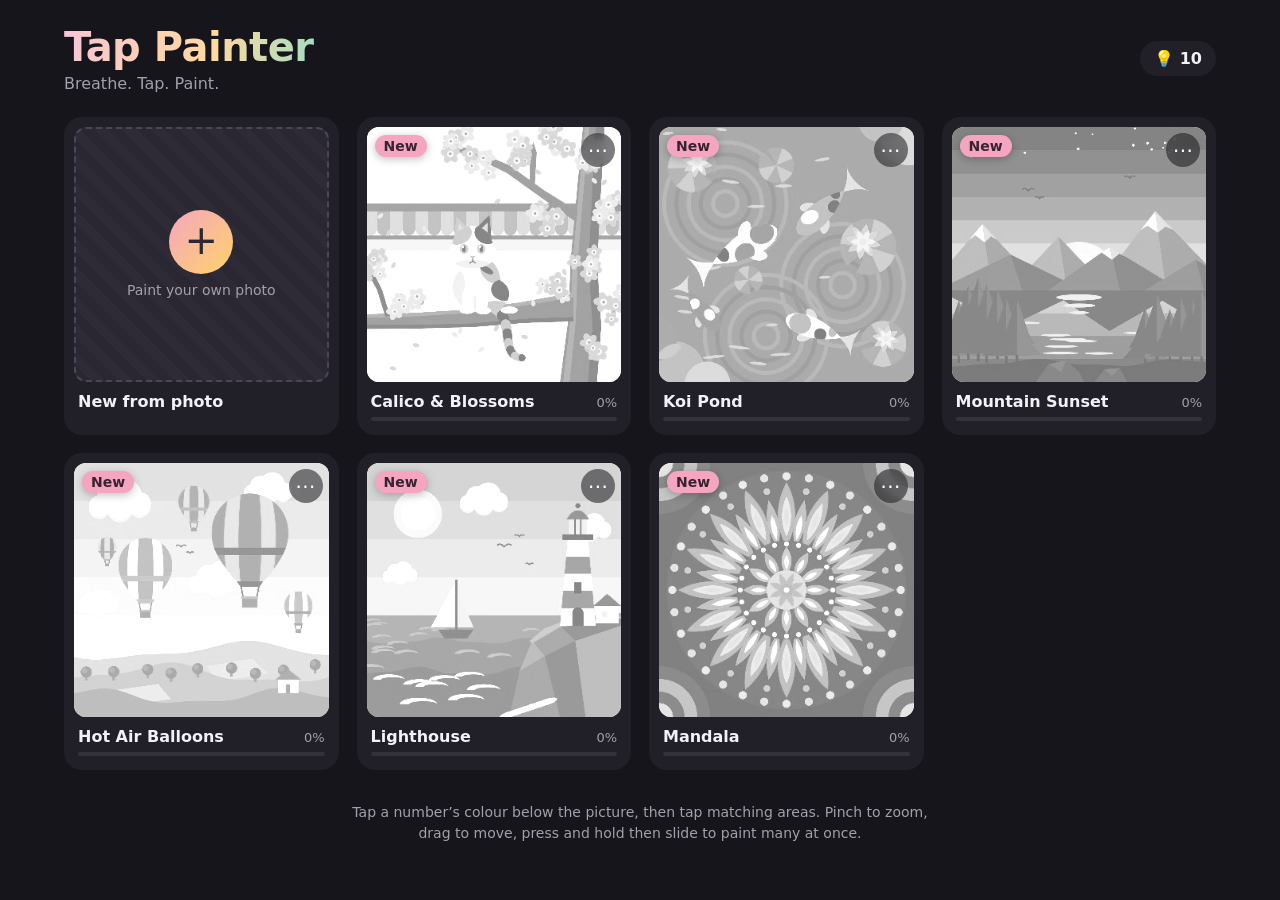
==== index.html @ 2b652ddb "Add Tap Painter: a relaxing tap-to-paint colour-by-number game Static HTML/JS web app that works on " ====
<!doctype html>
<html lang="en">
<head>
  <meta charset="utf-8">
  <meta name="viewport" content="width=device-width, initial-scale=1, maximum-scale=1, user-scalable=no, viewport-fit=cover">
  <title>Tap Painter</title>
  <meta name="description" content="A relaxing tap-to-paint colour-by-number game.">
  <meta name="theme-color" content="#16151b">
  <meta name="apple-mobile-web-app-capable" content="yes">
  <meta name="mobile-web-app-capable" content="yes">
  <meta name="apple-mobile-web-app-status-bar-style" content="black-translucent">
  <meta name="apple-mobile-web-app-title" content="Tap Painter">
  <link rel="manifest" href="manifest.webmanifest">
  <link rel="icon" href="icon.svg" type="image/svg+xml">
  <link rel="apple-touch-icon" href="icon.svg">
  <link rel="stylesheet" href="css/style.css">
</head>
<body>
  <main id="app">
    <!-- Gallery -->
    <section id="gallery" class="screen active">
      <header class="gal-header">
        <div>
          <h1>Tap Painter</h1>
          <p>Breathe. Tap. Paint.</p>
        </div>
        <div class="hint-pill" title="Hints"><span class="bulb">💡</span><span id="galHints">10</span></div>
      </header>
      <div id="grid" class="grid"></div>
      <footer class="gal-footer">Tap a number’s colour below the picture, then tap matching areas. Pinch to zoom, drag to move, press and hold then slide to paint many at once.</footer>
    </section>

    <!-- Painting -->
    <section id="game" class="screen">
      <div class="topbar">
        <button id="backBtn" class="icon-btn" aria-label="Back to gallery">
          <svg viewBox="0 0 24 24" width="22" height="22"><path d="M15 5l-7 7 7 7" fill="none" stroke="currentColor" stroke-width="2.2" stroke-linecap="round" stroke-linejoin="round"/></svg>
        </button>
        <div class="title-wrap">
          <span id="gameTitle" class="game-title"></span>
          <div class="progress"><div class="bar"><div id="progFill"></div></div><span id="progText">0%</span></div>
        </div>
        <button id="soundBtn" class="icon-btn" aria-label="Toggle sound">
          <svg class="on" viewBox="0 0 24 24" width="22" height="22"><path d="M4 9v6h4l5 4V5L8 9H4z" fill="currentColor"/><path d="M16 8.5a5 5 0 010 7M18.5 6a8.5 8.5 0 010 12" fill="none" stroke="currentColor" stroke-width="1.8" stroke-linecap="round"/></svg>
          <svg class="off" viewBox="0 0 24 24" width="22" height="22"><path d="M4 9v6h4l5 4V5L8 9H4z" fill="currentColor"/><path d="M16.5 9.5l5 5M21.5 9.5l-5 5" fill="none" stroke="currentColor" stroke-width="1.8" stroke-linecap="round"/></svg>
        </button>
        <button id="hintBtn" class="hint-btn" aria-label="Use a hint"><span class="bulb">💡</span><span id="hintCount" class="count">0</span></button>
      </div>

      <div id="stage">
        <canvas id="canvas"></canvas>
        <button id="fitBtn" class="icon-btn fit" aria-label="Show whole picture">
          <svg viewBox="0 0 24 24" width="22" height="22"><path d="M9 4H4v5M15 4h5v5M9 20H4v-5M15 20h5v-5" fill="none" stroke="currentColor" stroke-width="2" stroke-linecap="round" stroke-linejoin="round"/></svg>
        </button>
        <div id="loading" class="loading">
          <div class="spinner"></div>
          <p>Preparing your canvas…</p>
        </div>
      </div>

      <div class="bottombar">
        <div id="palette" class="palette"></div>
      </div>

      <div id="done" class="done-sheet">
        <h2>Beautiful!</h2>
        <p>You finished this painting. Take a moment to enjoy it.</p>
        <div class="done-actions">
          <button id="replayBtn" class="btn">▶ Replay</button>
          <button id="saveImgBtn" class="btn">Save image</button>
          <button id="galleryBtn" class="btn primary">Gallery</button>
        </div>
      </div>
    </section>

    <!-- Import dialog -->
    <div id="importDialog" class="overlay">
      <div class="dialog">
        <img id="importPreview" alt="Selected photo">
        <label class="field">Name<input id="importTitle" maxlength="40" autocomplete="off"></label>
        <p class="dialog-label">How detailed should it be?</p>
        <div class="diff">
          <button class="btn" data-difficulty="relaxed"><b>Relaxed</b><small>12 colours · big areas</small></button>
          <button class="btn primary" data-difficulty="balanced"><b>Balanced</b><small>20 colours</small></button>
          <button class="btn" data-difficulty="detailed"><b>Detailed</b><small>30 colours · fine areas</small></button>
        </div>
        <button class="link" data-cancel>Cancel</button>
      </div>
    </div>

    <input type="file" id="fileInput" accept="image/*" hidden>
    <div id="toast" class="toast" role="status" aria-live="polite"></div>
  </main>

  <script src="js/storage.js"></script>
  <script src="js/audio.js"></script>
  <script src="js/processor.js"></script>
  <script src="js/artworks.js"></script>
  <script src="js/game.js"></script>
  <script src="js/app.js"></script>
</body>
</html>
---- css/style.css ----
:root {
  --bg: #16151b;
  --panel: #211f28;
  --panel-2: #2b2833;
  --text: #f3f0f6;
  --muted: #a39fae;
  --accent: #f4a6c0;
  --accent-2: #ffd36a;
  --radius: 18px;
  --safe-top: env(safe-area-inset-top, 0px);
  --safe-bottom: env(safe-area-inset-bottom, 0px);
  color-scheme: dark;
}

* { box-sizing: border-box; -webkit-tap-highlight-color: transparent; }

html, body {
  margin: 0;
  height: 100%;
  background: var(--bg);
  color: var(--text);
  font-family: ui-rounded, "SF Pro Rounded", system-ui, -apple-system, "Segoe UI", Roboto, sans-serif;
  overscroll-behavior: none;
  -webkit-user-select: none;
  user-select: none;
  -webkit-touch-callout: none;
}

button { font: inherit; color: inherit; cursor: pointer; }

#app { height: 100%; position: relative; overflow: hidden; }

.screen {
  position: absolute;
  inset: 0;
  display: none;
  flex-direction: column;
}
.screen.active { display: flex; }

/* ---------------------------------------------------------------- gallery */
#gallery { overflow-y: auto; -webkit-overflow-scrolling: touch; }

.gal-header {
  display: flex;
  align-items: center;
  justify-content: space-between;
  padding: calc(24px + var(--safe-top)) 24px 8px;
  max-width: 1200px;
  width: 100%;
  margin: 0 auto;
}
.gal-header h1 {
  margin: 0;
  font-size: clamp(28px, 5vw, 40px);
  letter-spacing: -0.5px;
  background: linear-gradient(90deg, #f7c6d6, #ffd9a0 60%, #a8dcc1);
  -webkit-background-clip: text;
  background-clip: text;
  color: transparent;
}
.gal-header p { margin: 4px 0 0; color: var(--muted); }

.hint-pill {
  display: flex;
  align-items: center;
  gap: 6px;
  background: var(--panel);
  border-radius: 999px;
  padding: 8px 14px;
  font-weight: 600;
}

.grid {
  display: grid;
  grid-template-columns: repeat(auto-fill, minmax(min(46%, 220px), 1fr));
  gap: 18px;
  padding: 16px 24px 24px;
  max-width: 1200px;
  width: 100%;
  margin: 0 auto;
}

.card {
  position: relative;
  background: var(--panel);
  border-radius: var(--radius);
  padding: 10px;
  cursor: pointer;
  transition: transform .18s ease, background .18s ease;
  outline: none;
}
.card:hover, .card:focus-visible { background: var(--panel-2); }
.card:active { transform: scale(0.97); }

.thumb {
  position: relative;
  aspect-ratio: 1;
  border-radius: 12px;
  overflow: hidden;
  background: #fff;
  display: flex;
  align-items: center;
  justify-content: center;
}
.thumb img { width: 100%; height: 100%; object-fit: cover; display: block; }
.thumb img.sketch { filter: grayscale(1) contrast(0.45) brightness(1.45); }

.card.add .thumb {
  background: repeating-linear-gradient(45deg, #2a2733, #2a2733 10px, #2e2b37 10px, #2e2b37 20px);
  flex-direction: column;
  gap: 8px;
  border: 2px dashed #4a4655;
}
.card.add .plus {
  width: 64px; height: 64px;
  border-radius: 50%;
  background: linear-gradient(135deg, var(--accent), var(--accent-2));
  color: #2b2833;
  font-size: 40px;
  line-height: 60px;
  text-align: center;
  font-weight: 300;
}
.card.add .add-label { color: var(--muted); font-size: 14px; }

.badge {
  position: absolute;
  top: 8px; left: 8px;
  background: #5bbf8a;
  color: #fff;
  font-weight: 700;
  font-size: 14px;
  border-radius: 999px;
  padding: 3px 9px;
  box-shadow: 0 2px 8px rgba(0,0,0,.25);
}
.badge.new { background: var(--accent); color: #3a2230; }

.meta {
  display: flex;
  justify-content: space-between;
  align-items: baseline;
  padding: 10px 4px 6px;
  gap: 8px;
}
.meta .title { font-weight: 600; white-space: nowrap; overflow: hidden; text-overflow: ellipsis; }
.meta .pct { color: var(--muted); font-size: 13px; }
.card .bar { height: 4px; background: #34313d; border-radius: 4px; margin: 0 4px 4px; overflow: hidden; }
.card .bar i { display: block; height: 100%; background: linear-gradient(90deg, var(--accent), var(--accent-2)); }

.card .menu {
  position: absolute;
  top: 16px; right: 16px;
  width: 34px; height: 34px;
  border: none;
  border-radius: 50%;
  background: rgba(22, 21, 27, .55);
  color: #fff;
  font-size: 20px;
  line-height: 30px;
  backdrop-filter: blur(6px);
  -webkit-backdrop-filter: blur(6px);
}

.gal-footer {
  color: var(--muted);
  font-size: 14px;
  text-align: center;
  padding: 8px 24px calc(28px + var(--safe-bottom));
  max-width: 640px;
  margin: 0 auto;
  line-height: 1.5;
}

/* ------------------------------------------------------------------ game */
.topbar {
  display: flex;
  align-items: center;
  gap: 10px;
  padding: calc(10px + var(--safe-top)) 14px 8px;
  z-index: 2;
}
.title-wrap { flex: 1; min-width: 0; display: flex; flex-direction: column; gap: 5px; }
.game-title { font-weight: 600; font-size: 15px; white-space: nowrap; overflow: hidden; text-overflow: ellipsis; }
.progress { display: flex; align-items: center; gap: 8px; }
.progress .bar { flex: 1; max-width: 260px; height: 5px; background: #34313d; border-radius: 5px; overflow: hidden; }
#progFill { height: 100%; width: 0; background: linear-gradient(90deg, var(--accent), var(--accent-2)); transition: width .4s ease; }
#progText { font-size: 12px; color: var(--muted); min-width: 34px; }

.icon-btn {
  width: 44px; height: 44px;
  border-radius: 50%;
  border: none;
  background: var(--panel);
  display: flex;
  align-items: center;
  justify-content: center;
  flex: none;
}
.icon-btn:active { transform: scale(.92); }
#soundBtn .off { display: none; }
#soundBtn.off .on { display: none; }
#soundBtn.off .off { display: block; }

.hint-btn {
  position: relative;
  height: 44px;
  min-width: 44px;
  padding: 0 12px 0 10px;
  border-radius: 999px;
  border: none;
  background: var(--panel);
  display: flex;
  align-items: center;
  gap: 4px;
  font-size: 20px;
  flex: none;
}
.hint-btn .count {
  font-size: 13px;
  font-weight: 700;
  background: var(--accent-2);
  color: #3b2d05;
  border-radius: 999px;
  padding: 1px 7px;
}
.hint-btn:active { transform: scale(.94); }

#stage {
  position: relative;
  flex: 1;
  min-height: 0;
  overflow: hidden;
}
#canvas {
  position: absolute;
  inset: 0;
  touch-action: none;
  display: block;
}

.fit {
  position: absolute;
  right: 14px; bottom: 12px;
  background: rgba(33, 31, 40, .85);
  backdrop-filter: blur(8px);
  -webkit-backdrop-filter: blur(8px);
  box-shadow: 0 4px 14px rgba(0,0,0,.35);
}

.loading {
  position: absolute;
  inset: 0;
  display: none;
  flex-direction: column;
  align-items: center;
  justify-content: center;
  gap: 16px;
  color: var(--muted);
  background: var(--bg);
}
.loading.show { display: flex; }
.spinner {
  width: 46px; height: 46px;
  border-radius: 50%;
  border: 4px solid #34313d;
  border-top-color: var(--accent);
  animation: spin 1s linear infinite;
}
@keyframes spin { to { transform: rotate(360deg); } }

.bottombar {
  padding: 6px 0 calc(10px + var(--safe-bottom));
  background: linear-gradient(to top, var(--bg) 70%, rgba(22,21,27,0));
  z-index: 2;
}
.palette {
  display: flex;
  gap: 12px;
  overflow-x: auto;
  padding: 14px 18px;
  scrollbar-width: none;
  -webkit-overflow-scrolling: touch;
  scroll-padding: 0 40px;
}
.palette::-webkit-scrollbar { display: none; }

.swatch {
  --size: 58px;
  position: relative;
  flex: none;
  width: var(--size);
  height: var(--size);
  border: none;
  padding: 0;
  border-radius: 50%;
  background: none;
  transition: transform .2s ease, width .35s ease, margin .35s ease, opacity .3s ease;
}
.swatch .ring {
  position: absolute;
  inset: 0;
  border-radius: 50%;
  background: conic-gradient(var(--accent-2) calc(var(--p, 0) * 360deg), #3a3744 0);
}
.swatch .dot {
  position: absolute;
  inset: 4px;
  border-radius: 50%;
  background: var(--c);
  color: var(--ink);
  display: flex;
  align-items: center;
  justify-content: center;
  font-weight: 700;
  font-size: 19px;
  box-shadow: inset 0 0 0 2px rgba(0,0,0,.08);
}
.swatch.selected { transform: scale(1.14) translateY(-3px); }
.swatch.selected .ring { background: conic-gradient(var(--accent-2) calc(var(--p, 0) * 360deg), #ffffff 0); }
.swatch.done { width: 0; margin-right: -12px; opacity: 0; pointer-events: none; transform: scale(.3); }
.swatch.nudge { animation: nudge .45s ease; }
@keyframes nudge {
  0%, 100% { transform: scale(1.14) translateY(-3px); }
  25% { transform: scale(1.22) translateY(-6px) rotate(-8deg); }
  60% { transform: scale(1.22) translateY(-6px) rotate(8deg); }
}

.done-sheet {
  position: absolute;
  left: 50%;
  bottom: calc(16px + var(--safe-bottom));
  transform: translate(-50%, 140%);
  width: min(92%, 460px);
  background: rgba(33, 31, 40, .92);
  backdrop-filter: blur(14px);
  -webkit-backdrop-filter: blur(14px);
  border-radius: 24px;
  padding: 20px 22px 22px;
  text-align: center;
  box-shadow: 0 16px 40px rgba(0,0,0,.45);
  transition: transform .5s cubic-bezier(.2,.9,.3,1.2);
  z-index: 5;
}
.done-sheet.show { transform: translate(-50%, 0); }
.done-sheet h2 { margin: 0 0 4px; font-size: 26px; }
.done-sheet p { margin: 0 0 16px; color: var(--muted); }
.done-actions { display: flex; gap: 10px; justify-content: center; flex-wrap: wrap; }

.btn {
  border: none;
  border-radius: 14px;
  padding: 12px 18px;
  background: var(--panel-2);
  font-weight: 600;
}
.btn.primary { background: linear-gradient(135deg, var(--accent), var(--accent-2)); color: #2b2230; }
.btn:active { transform: scale(.96); }

/* --------------------------------------------------------------- dialogs */
.overlay {
  position: fixed;
  inset: 0;
  background: rgba(10, 9, 14, .6);
  display: none;
  align-items: center;
  justify-content: center;
  padding: 20px;
  z-index: 10;
}
.overlay.show { display: flex; }
.dialog {
  width: min(100%, 440px);
  max-height: 100%;
  overflow-y: auto;
  background: var(--panel);
  border-radius: 24px;
  padding: 18px;
  display: flex;
  flex-direction: column;
  gap: 12px;
}
.dialog img { width: 100%; max-height: 38vh; object-fit: contain; border-radius: 14px; background: #000; }
.field { display: flex; flex-direction: column; gap: 6px; color: var(--muted); font-size: 14px; }
.field input {
  font: inherit;
  color: var(--text);
  background: var(--panel-2);
  border: 1px solid #3c3947;
  border-radius: 12px;
  padding: 10px 12px;
  -webkit-user-select: text;
  user-select: text;
}
.dialog-label { margin: 4px 0 0; color: var(--muted); font-size: 14px; }
.diff { display: grid; grid-template-columns: repeat(3, 1fr); gap: 8px; }
.diff .btn { display: flex; flex-direction: column; gap: 3px; padding: 12px 8px; }
.diff small { font-weight: 400; font-size: 11px; opacity: .8; }
.link { background: none; border: none; color: var(--muted); padding: 8px; }

.toast {
  position: fixed;
  left: 50%;
  top: calc(16px + var(--safe-top));
  transform: translate(-50%, -150%);
  background: #2f2c38;
  padding: 10px 18px;
  border-radius: 999px;
  box-shadow: 0 8px 24px rgba(0,0,0,.4);
  transition: transform .3s ease, opacity .3s ease;
  opacity: 0;
  pointer-events: none;
  z-index: 20;
  font-size: 14px;
  max-width: 90%;
  text-align: center;
}
.toast.show { transform: translate(-50%, 0); opacity: 1; }

@media (min-width: 700px) {
  .swatch { --size: 64px; }
  .swatch .dot { font-size: 21px; }
}
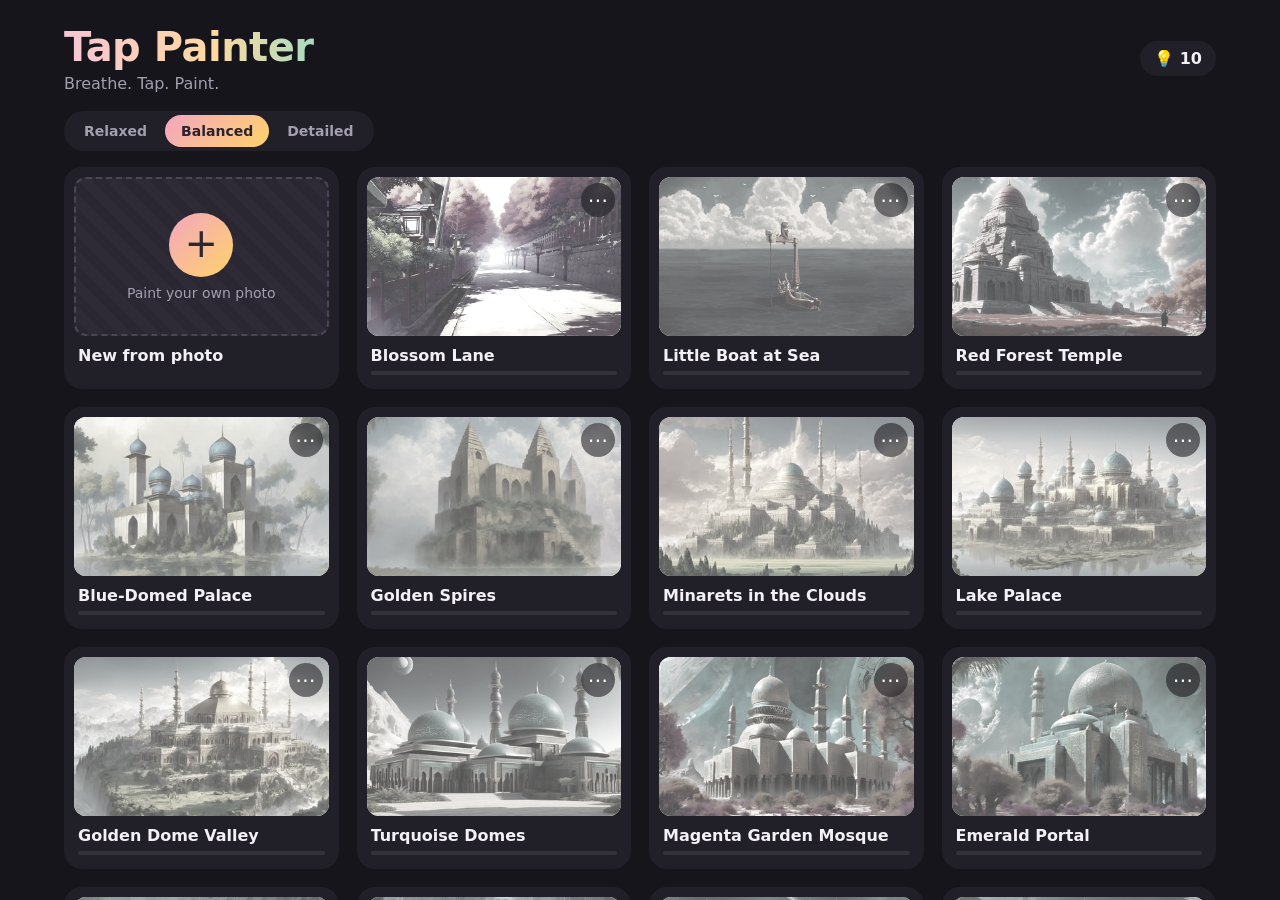
==== commit 29089912: "Use the images folder, remove tiny areas, and draw smooth shaded regions - Replace the procedurally " ====
--- a/index.html
+++ b/index.html
@@ -26,8 +26,15 @@
         </div>
         <div class="hint-pill" title="Hints"><span class="bulb">💡</span><span id="galHints">10</span></div>
       </header>
+      <div class="toolbar">
+        <div id="difficulty" class="segmented" role="group" aria-label="Detail level">
+          <button data-difficulty="relaxed">Relaxed</button>
+          <button data-difficulty="balanced">Balanced</button>
+          <button data-difficulty="detailed">Detailed</button>
+        </div>
+      </div>
       <div id="grid" class="grid"></div>
-      <footer class="gal-footer">Tap a number’s colour below the picture, then tap matching areas. Pinch to zoom, drag to move, press and hold then slide to paint many at once.</footer>
+      <footer class="gal-footer">Pick a colour below the picture, then tap the areas with its number. Pinch to zoom, drag to move, press and hold then slide to paint many at once.</footer>
     </section>
 
     <!-- Painting -->
@@ -78,12 +85,8 @@
       <div class="dialog">
         <img id="importPreview" alt="Selected photo">
         <label class="field">Name<input id="importTitle" maxlength="40" autocomplete="off"></label>
-        <p class="dialog-label">How detailed should it be?</p>
-        <div class="diff">
-          <button class="btn" data-difficulty="relaxed"><b>Relaxed</b><small>12 colours · big areas</small></button>
-          <button class="btn primary" data-difficulty="balanced"><b>Balanced</b><small>20 colours</small></button>
-          <button class="btn" data-difficulty="detailed"><b>Detailed</b><small>30 colours · fine areas</small></button>
-        </div>
+        <p class="dialog-label">Detail level: <b id="importDiff">Balanced</b> (change it on the gallery screen)</p>
+        <button class="btn primary" data-start>Start painting</button>
         <button class="link" data-cancel>Cancel</button>
       </div>
     </div>
@@ -95,7 +98,7 @@
   <script src="js/storage.js"></script>
   <script src="js/audio.js"></script>
   <script src="js/processor.js"></script>
-  <script src="js/artworks.js"></script>
+  <script src="js/gallery-data.js"></script>
   <script src="js/game.js"></script>
   <script src="js/app.js"></script>
 </body>
--- a/css/style.css
+++ b/css/style.css
@@ -73,7 +73,7 @@
 
 .grid {
   display: grid;
-  grid-template-columns: repeat(auto-fill, minmax(min(46%, 220px), 1fr));
+  grid-template-columns: repeat(auto-fill, minmax(min(100%, 260px), 1fr));
   gap: 18px;
   padding: 16px 24px 24px;
   max-width: 1200px;
@@ -95,7 +95,7 @@
 
 .thumb {
   position: relative;
-  aspect-ratio: 1;
+  aspect-ratio: 16 / 10;
   border-radius: 12px;
   overflow: hidden;
   background: #fff;
@@ -104,7 +104,7 @@
   justify-content: center;
 }
 .thumb img { width: 100%; height: 100%; object-fit: cover; display: block; }
-.thumb img.sketch { filter: grayscale(1) contrast(0.45) brightness(1.45); }
+.thumb img.sketch { filter: grayscale(0.85) contrast(0.55) brightness(1.35); }
 
 .card.add .thumb {
   background: repeating-linear-gradient(45deg, #2a2733, #2a2733 10px, #2e2b37 10px, #2e2b37 20px);
@@ -171,6 +171,33 @@
   max-width: 640px;
   margin: 0 auto;
   line-height: 1.5;
+}
+
+.toolbar {
+  max-width: 1200px;
+  width: 100%;
+  margin: 0 auto;
+  padding: 10px 24px 0;
+}
+.segmented {
+  display: inline-flex;
+  background: var(--panel);
+  border-radius: 999px;
+  padding: 4px;
+  gap: 2px;
+}
+.segmented button {
+  border: none;
+  background: none;
+  color: var(--muted);
+  padding: 8px 16px;
+  border-radius: 999px;
+  font-weight: 600;
+  font-size: 14px;
+}
+.segmented button.on {
+  background: linear-gradient(135deg, var(--accent), var(--accent-2));
+  color: #2b2230;
 }
 
 /* ------------------------------------------------------------------ game */
@@ -394,9 +421,6 @@
   user-select: text;
 }
 .dialog-label { margin: 4px 0 0; color: var(--muted); font-size: 14px; }
-.diff { display: grid; grid-template-columns: repeat(3, 1fr); gap: 8px; }
-.diff .btn { display: flex; flex-direction: column; gap: 3px; padding: 12px 8px; }
-.diff small { font-weight: 400; font-size: 11px; opacity: .8; }
 .link { background: none; border: none; color: var(--muted); padding: 8px; }
 
 .toast {
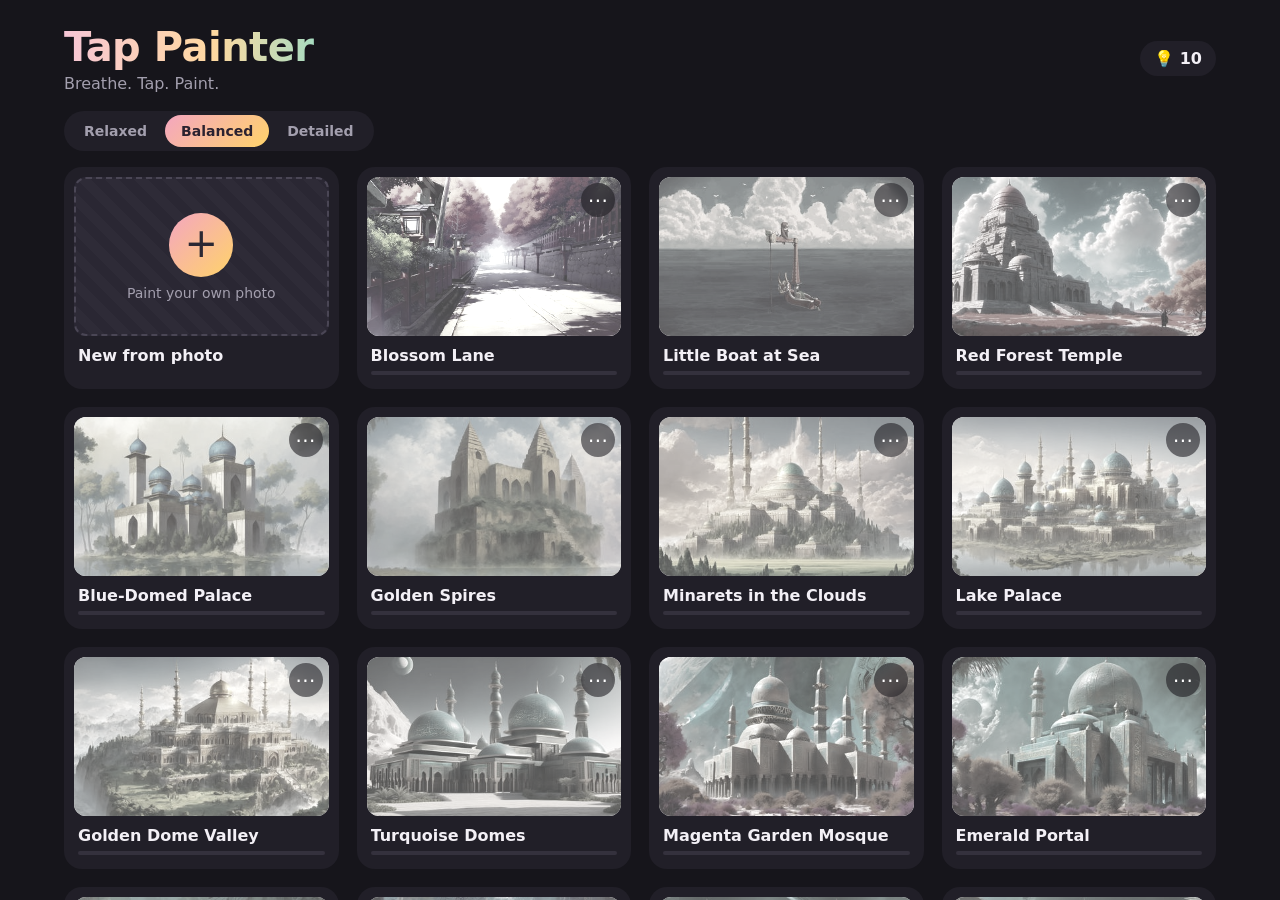
==== commit f7794efc: "Add a very soft dither fade from painted tiles towards unfinished ones Painted pixels fade out in a " ====
--- a/index.html
+++ b/index.html
@@ -99,6 +99,7 @@
   <script src="js/audio.js"></script>
   <script src="js/processor.js"></script>
   <script src="js/gallery-data.js"></script>
+  <script src="js/dither.js"></script>
   <script src="js/game.js"></script>
   <script src="js/app.js"></script>
 </body>
--- a/css/style.css
+++ b/css/style.css
@@ -446,3 +446,33 @@
   .swatch { --size: 64px; }
   .swatch .dot { font-size: 21px; }
 }
+
+/* ------------------------------------------------------ tune mode panel */
+.tune-panel {
+  position: absolute;
+  top: calc(66px + var(--safe-top));
+  right: 12px;
+  width: min(300px, calc(100% - 24px));
+  background: rgba(33, 31, 40, .94);
+  backdrop-filter: blur(12px);
+  -webkit-backdrop-filter: blur(12px);
+  border-radius: 18px;
+  box-shadow: 0 12px 32px rgba(0,0,0,.45);
+  z-index: 6;
+  font-size: 14px;
+}
+.tune-head { display: flex; align-items: center; justify-content: space-between; padding: 10px 12px 6px 16px; }
+.tune-min { border: none; background: var(--panel-2); width: 32px; height: 32px; border-radius: 50%; font-size: 18px; }
+.tune-panel.min .tune-body { display: none; }
+.tune-body { display: flex; flex-direction: column; gap: 10px; padding: 4px 16px 16px; }
+.tune-body label { display: flex; flex-direction: column; gap: 6px; color: var(--muted); }
+.tune-body output { float: right; color: var(--text); font-weight: 600; margin-left: auto; }
+.tune-body label { position: relative; }
+.tune-body label > output { position: absolute; right: 0; top: 0; }
+.tune-body input[type=range] { width: 100%; accent-color: var(--accent); height: 28px; }
+.tune-seg { display: inline-flex; background: var(--panel-2); border-radius: 999px; padding: 3px; align-self: flex-start; }
+.tune-seg button { border: none; background: none; color: var(--muted); padding: 6px 14px; border-radius: 999px; font-weight: 600; }
+.tune-seg button.on { background: var(--accent); color: #2b2230; }
+.tune-row { display: flex; gap: 6px; }
+.tune-row .btn { flex: 1; padding: 10px 6px; font-size: 13px; }
+.tune-note { margin: 0; color: var(--muted); font-size: 12px; line-height: 1.4; }
